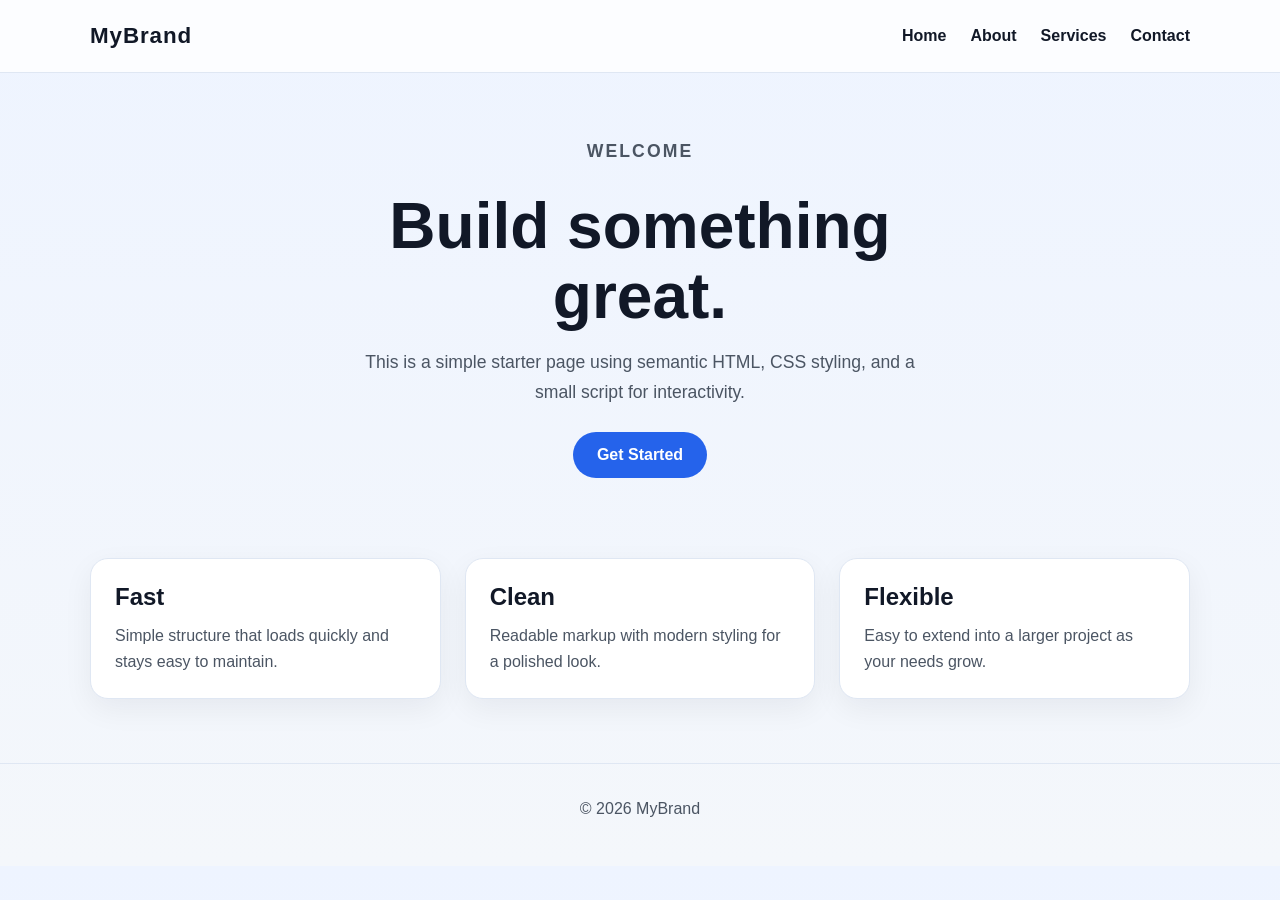
==== index.html @ 798ebe73 "chore: initialize frontend lab 1" ====
<!doctype html>
<html lang="en">
  <head>
    <meta charset="UTF-8" />
    <meta name="viewport" content="width=device-width, initial-scale=1.0" />
    <title>Basic HTML Page</title>
    <link rel="stylesheet" href="styles.css" />
  </head>
  <body>
    <header class="site-header">
      <nav class="nav container" aria-label="Main navigation">
        <div class="brand">MyBrand</div>
        <ul class="nav-links">
          <li><a href="#home">Home</a></li>
          <li><a href="#about">About</a></li>
          <li><a href="#services">Services</a></li>
          <li><a href="#contact">Contact</a></li>
        </ul>
      </nav>
    </header>
    

    <main class="container" id="home">
      <section class="hero">
        <div class="hero-copy">
          <p class="eyebrow">Welcome</p>
          <h1>Build something great.</h1>
          <p>
            This is a simple starter page using semantic HTML, CSS styling, and a small script for
            interactivity.
          </p>
          <button type="button">Get Started</button>
        </div>
      </section>

      <section class="features" id="about">
        <article class="card">
          <h2>Fast</h2>
          <p>Simple structure that loads quickly and stays easy to maintain.</p>
        </article>
        <article class="card" id="services">
          <h2>Clean</h2>
          <p>Readable markup with modern styling for a polished look.</p>
        </article>
        <article class="card" id="contact">
          <h2>Flexible</h2>
          <p>Easy to extend into a larger project as your needs grow.</p>
        </article>
      </section>
    </main>

    <footer class="site-footer">
      <p>© <span id="year"></span> MyBrand</p>
    </footer>

    <script src="script.js"></script>
  </body>
</html>
---- styles.css ----
:root {
  --bg: #f4f7fb;
  --panel: #ffffff;
  --primary: #2563eb;
  --primary-dark: #1d4ed8;
  --text: #111827;
  --muted: #4b5563;
  --border: #dfe7f3;
}

* {
  box-sizing: border-box;
}

body {
  margin: 0;
  font-family: Arial, Helvetica, sans-serif;
  background: linear-gradient(180deg, #eef4ff 0%, var(--bg) 100%);
  color: var(--text);
}

.container {
  width: min(1100px, calc(100% - 2rem));
  margin: 0 auto;
}

.site-header {
  background: rgba(255, 255, 255, 0.8);
  backdrop-filter: blur(8px);
  border-bottom: 1px solid var(--border);
}

.nav {
  display: flex;
  align-items: center;
  justify-content: space-between;
  min-height: 72px;
}

.brand {
  font-size: 1.4rem;
  font-weight: 700;
  letter-spacing: 0.04em;
}

.nav-links {
  display: flex;
  gap: 1.5rem;
  list-style: none;
  margin: 0;
  padding: 0;
}

.nav-links a {
  color: var(--text);
  text-decoration: none;
  font-weight: 600;
}

.hero {
  display: grid;
  place-items: center;
  min-height: 420px;
  padding: 4rem 0;
}

.hero-copy {
  max-width: 650px;
  text-align: center;
}

.eyebrow {
  margin: 0 0 0.75rem;
  text-transform: uppercase;
  letter-spacing: 0.12em;
  color: var(--primary);
  font-weight: 700;
  font-size: 0.8rem;
}

h1 {
  margin: 0 0 1rem;
  font-size: clamp(2.5rem, 5vw, 4.5rem);
  line-height: 1.1;
}

.hero-copy p {
  margin: 0 auto 1.5rem;
  max-width: 560px;
  color: var(--muted);
  font-size: 1.1rem;
  line-height: 1.7;
}

button {
  border: none;
  border-radius: 999px;
  background: var(--primary);
  color: white;
  padding: 0.9rem 1.5rem;
  font-size: 1rem;
  font-weight: 700;
  cursor: pointer;
  transition: background 0.2s ease;
}

button:hover {
  background: var(--primary-dark);
}

.features {
  display: grid;
  grid-template-columns: repeat(3, minmax(0, 1fr));
  gap: 1.5rem;
  padding: 1rem 0 4rem;
}

.card {
  background: var(--panel);
  border: 1px solid var(--border);
  border-radius: 18px;
  box-shadow: 0 10px 30px rgba(15, 23, 42, 0.06);
  padding: 1.5rem;
}

.card h2 {
  margin-top: 0;
  margin-bottom: 0.75rem;
}

.card p {
  margin: 0;
  color: var(--muted);
  line-height: 1.6;
}

.site-footer {
  border-top: 1px solid var(--border);
  padding: 1.25rem 0 2rem;
  text-align: center;
  color: var(--muted);
}

@media (max-width: 700px) {
  .nav {
    flex-direction: column;
    justify-content: center;
    gap: 1rem;
    padding: 1rem 0;
  }

  .nav-links {
    gap: 0.9rem;
    flex-wrap: wrap;
    justify-content: center;
  }

  .features {
    grid-template-columns: 1fr;
  }
}
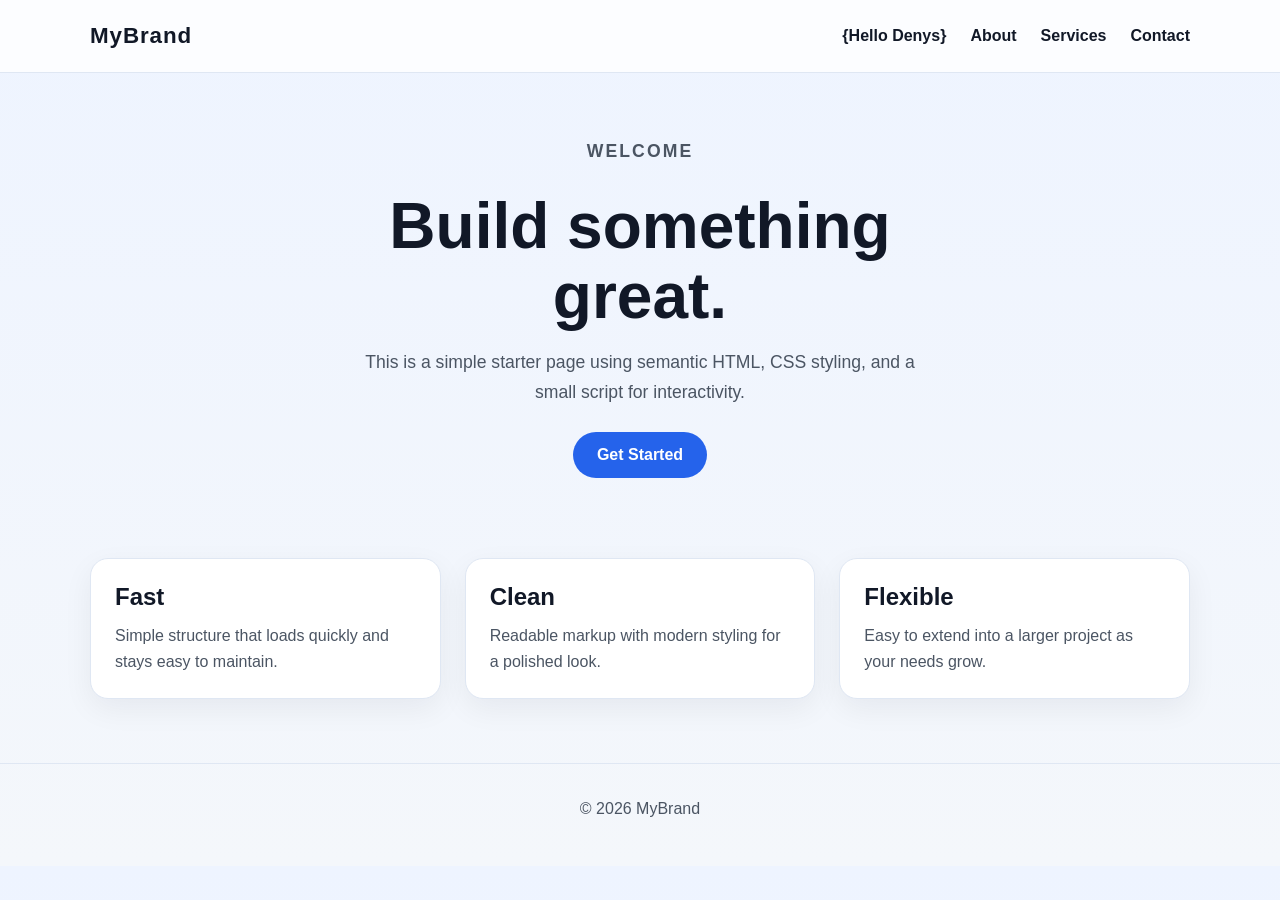
==== commit 316921fd: "feat: update landing page interaction" ====
--- a/index.html
+++ b/index.html
@@ -11,14 +11,14 @@
       <nav class="nav container" aria-label="Main navigation">
         <div class="brand">MyBrand</div>
         <ul class="nav-links">
-          <li><a href="#home">Home</a></li>
+          <li><a href="#home">{Hello Denys}</a></li>
           <li><a href="#about">About</a></li>
           <li><a href="#services">Services</a></li>
           <li><a href="#contact">Contact</a></li>
         </ul>
       </nav>
     </header>
-    
+
 
     <main class="container" id="home">
       <section class="hero">
